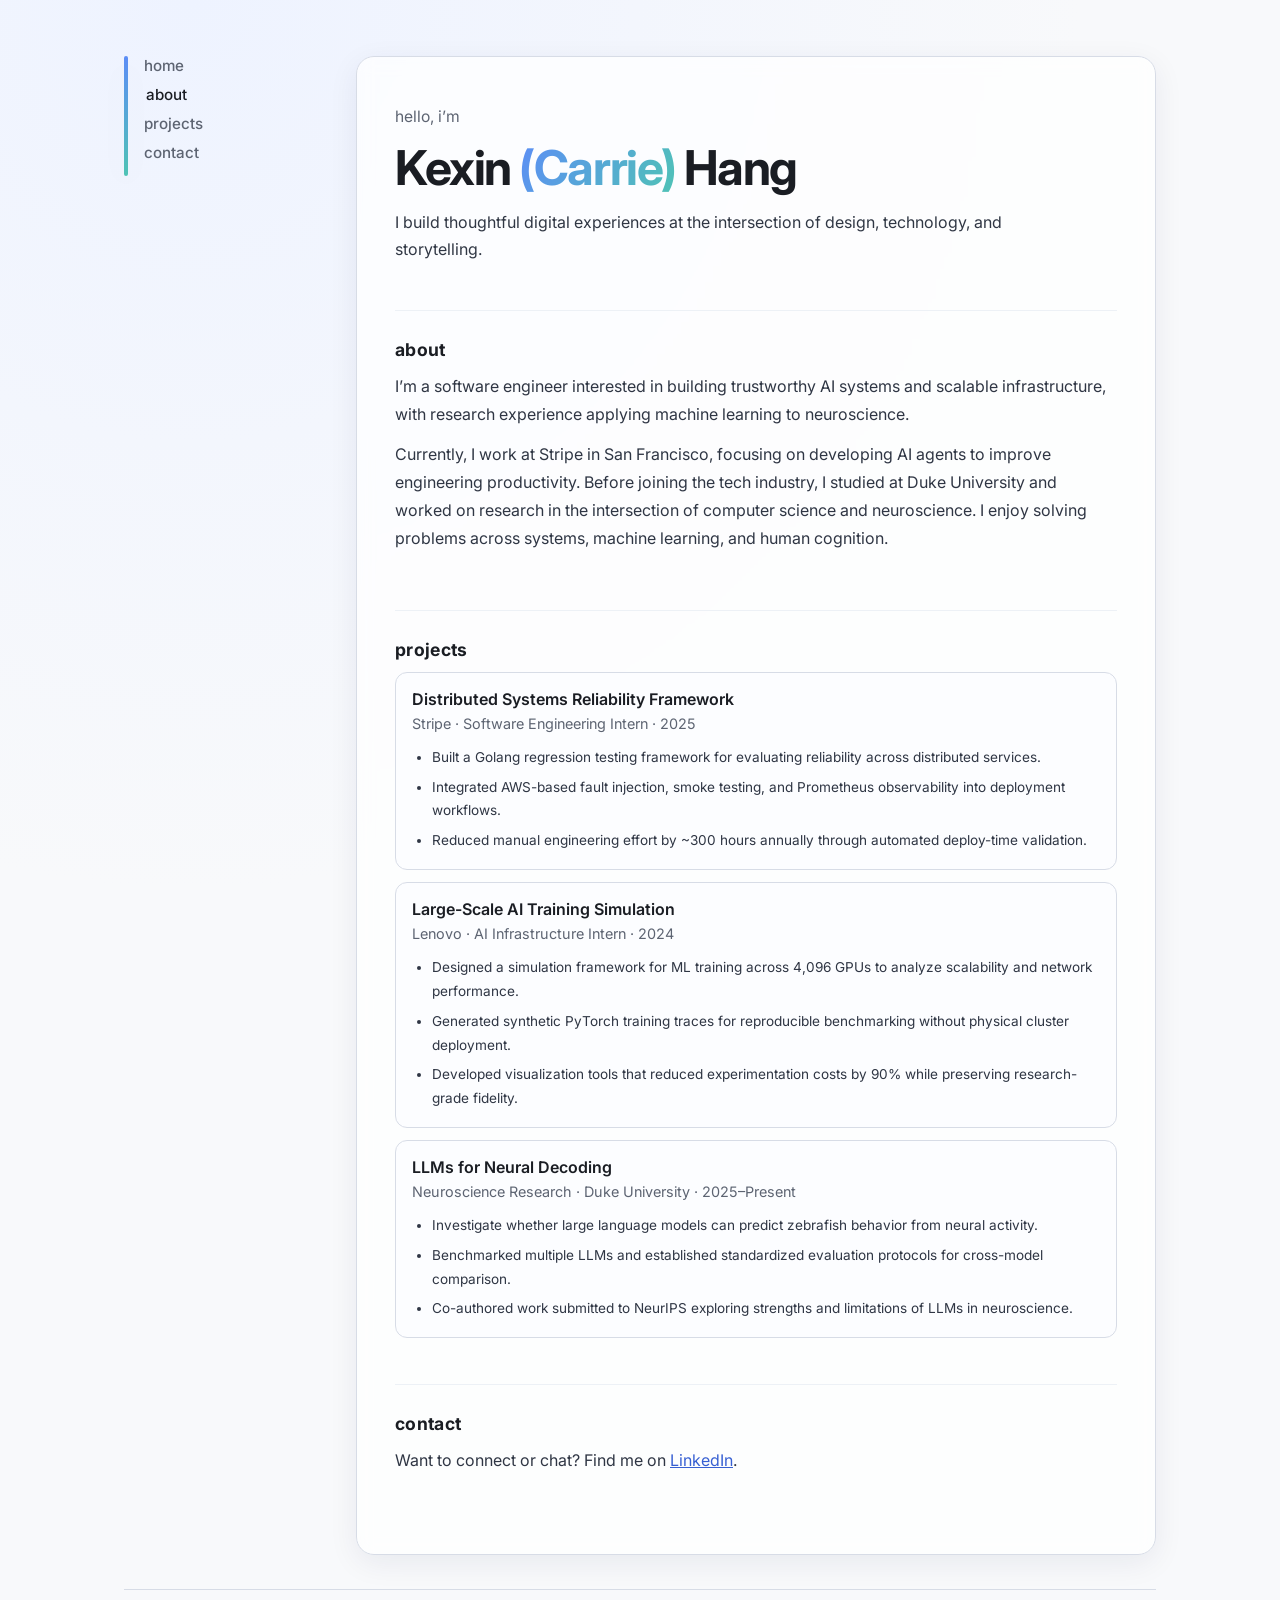
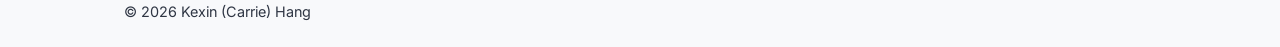
==== main/index.html @ dd17895b "Move src codes to main directory" ====
<!DOCTYPE html>
<html lang="en">
  <head>
    <meta charset="UTF-8" />
    <meta name="viewport" content="width=device-width, initial-scale=1.0" />
    <title>Kexin (Carrie) Hang</title>
    <meta
      name="description"
      content="Personal website for Kexin (Carrie) Hang — product-minded builder, researcher, and creative technologist."
    />
    <link rel="preconnect" href="https://fonts.googleapis.com" />
    <link rel="preconnect" href="https://fonts.gstatic.com" crossorigin />
    <link
      href="https://fonts.googleapis.com/css2?family=Inter:wght@300;400;500;600;700&display=swap"
      rel="stylesheet"
    />
    <link rel="stylesheet" href="styles.css" />
  </head>
  <body>
    <div class="page">
      <aside class="sidebar">
        <div class="nav-wrap">
          <div class="accent-line" aria-hidden="true"></div>
          <nav class="nav" aria-label="Main navigation">
            <a href="#home" class="nav-link active">home</a>
            <a href="#about" class="nav-link">about</a>
            <a href="#projects" class="nav-link">projects</a>
            <a href="#contact" class="nav-link">contact</a>
          </nav>
        </div>
      </aside>

      <main class="content" id="home">
        <section class="hero section">
          <p class="eyebrow">hello, i’m</p>
          <h1>
            Kexin <span class="gradient">(Carrie)</span> Hang
          </h1>
          <p class="lead">
            I build thoughtful digital experiences at the intersection of design,
            technology, and storytelling.
          </p>
        </section>

        <section id="about" class="section">
          <h2>about</h2>
          <p>
            I’m a software engineer interested in building trustworthy AI systems 
            and scalable infrastructure, with research experience applying machine 
            learning to neuroscience.
          </p>
          <p>
            Currently, I work at Stripe in San Francisco, focusing on developing AI agents to improve 
            engineering productivity. Before joining the tech industry, I studied at 
            Duke University and worked on research in the intersection of computer science 
            and neuroscience. I enjoy solving problems across systems, machine learning, 
            and human cognition. 
          </p>
        </section>

        <section id="projects" class="section">
          <h2>projects</h2>
          <div id="project-list" class="project-list" aria-live="polite"></div>
          <template id="project-card-template">
            <article class="project-card">
              <h3 class="project-title"></h3>
              <p class="project-meta"></p>
              <ul class="project-description"></ul>
            </article>
          </template>
        </section>

        <section id="contact" class="section">
          <h2>contact</h2>
          <p>
            Want to connect or chat? Find me on
            <a href="www.linkedin.com/in/kexin-hang-a03457293" target="_blank" rel="noreferrer">LinkedIn</a>.
          </p>
        </section>
      </main>
    </div>

    <footer class="footer">
      <hr />
      <p>© <span id="year"></span> Kexin (Carrie) Hang</p>
    </footer>

    <script src="script.js" defer></script>
  </body>
</html>
---- main/styles.css ----
:root {
  --bg: #f8f9fb;
  --surface: #ffffff;
  --text: #1a1d23;
  --muted: #5d6472;
  --line: #d7dce6;
  --accent-1: #5c8df6;
  --accent-2: #4fc3b5;
  --shadow: 0 8px 30px rgba(20, 30, 70, 0.07);
}

* {
  box-sizing: border-box;
}

html,
body {
  margin: 0;
  padding: 0;
  font-family: "Inter", -apple-system, BlinkMacSystemFont, "Segoe UI", sans-serif;
  background: radial-gradient(circle at 15% 0%, #eef3ff 0%, var(--bg) 45%);
  color: var(--text);
}

body {
  min-height: 100vh;
  display: flex;
  flex-direction: column;
}

.page {
  display: grid;
  grid-template-columns: 220px minmax(0, 1fr);
  max-width: 1080px;
  width: 100%;
  margin: 0 auto;
  padding: 56px 24px 24px;
  gap: 12px;
}

.sidebar {
  position: sticky;
  top: 42px;
  align-self: start;
}

.nav-wrap {
  display: flex;
  gap: 16px;
  align-items: flex-start;
}

.accent-line {
  width: 4px;
  border-radius: 999px;
  height: 120px;
  background: linear-gradient(180deg, var(--accent-1), var(--accent-2));
  box-shadow: var(--shadow);
}

.nav {
  display: flex;
  flex-direction: column;
  gap: 10px;
}

.nav-link {
  text-decoration: none;
  color: var(--muted);
  font-weight: 500;
  font-size: 0.95rem;
  text-transform: lowercase;
  transition: color 200ms ease, transform 200ms ease;
}

.nav-link:hover,
.nav-link.active {
  color: var(--text);
  transform: translateX(2px);
}

.content {
  background: color-mix(in srgb, var(--surface) 75%, transparent);
  border: 1px solid var(--line);
  border-radius: 18px;
  box-shadow: var(--shadow);
  padding: 38px;
  backdrop-filter: blur(8px);
}

.section {
  padding: 8px 0 30px;
}

.section + .section {
  border-top: 1px solid #edf1f6;
  margin-top: 16px;
  padding-top: 28px;
}

.eyebrow {
  margin: 0;
  color: var(--muted);
  font-size: 0.98rem;
}

h1 {
  font-size: clamp(2rem, 4vw, 3rem);
  line-height: 1.1;
  margin: 12px 0 14px;
  letter-spacing: -0.03em;
}

.gradient {
  background: linear-gradient(120deg, var(--accent-1), var(--accent-2));
  -webkit-background-clip: text;
  background-clip: text;
  color: transparent;
}

.lead {
  margin: 0;
  max-width: 62ch;
  color: #303744;
  line-height: 1.7;
}

h2 {
  margin: 0 0 12px;
  font-size: 1.1rem;
  letter-spacing: 0.02em;
  text-transform: lowercase;
}

p {
  margin: 0 0 12px;
  line-height: 1.75;
  color: #2f3644;
}

a {
  color: #3760d2;
}

.project-list {
  display: grid;
  gap: 12px;
}

.project-card {
  border: 1px solid var(--line);
  border-radius: 12px;
  background: #fcfdff;
  padding: 16px;
  transition: transform 180ms ease, box-shadow 180ms ease;
}

.project-card:hover {
  transform: translateY(-2px);
  box-shadow: 0 8px 20px rgba(35, 50, 95, 0.08);
}

.project-title {
  margin: 0;
  font-weight: 600;
  font-size: 1rem;
}

.project-meta {
  margin: 2px 0 0;
  color: var(--muted);
  font-size: 0.9rem;
}

.project-description {
  margin: 10px 0 0;
  padding-left: 1.25rem;
  list-style: disc;
}

.project-description li {
  margin-bottom: 6px;
  font-size: 0.85rem;
  line-height: 1.75;
  color: #2f3644;
}

.project-description li:last-child {
  margin-bottom: 0;
}

.footer {
  max-width: 1080px;
  width: 100%;
  margin: 10px auto 24px;
  padding: 0 24px;
  color: var(--muted);
  font-size: 0.9rem;
}

.footer hr {
  border: 0;
  border-top: 1px solid var(--line);
  margin: 0 0 10px;
}

.footer p {
  margin: 0;
  line-height: 1.6;
}

@media (max-width: 860px) {
  .page {
    grid-template-columns: 1fr;
    padding-top: 24px;
  }

  .sidebar {
    position: static;
  }

  .nav-wrap {
    align-items: center;
  }

  .accent-line {
    width: 100px;
    height: 4px;
  }

  .nav {
    flex-direction: row;
    flex-wrap: wrap;
    gap: 14px;
  }

  .content {
    padding: 24px;
  }
}
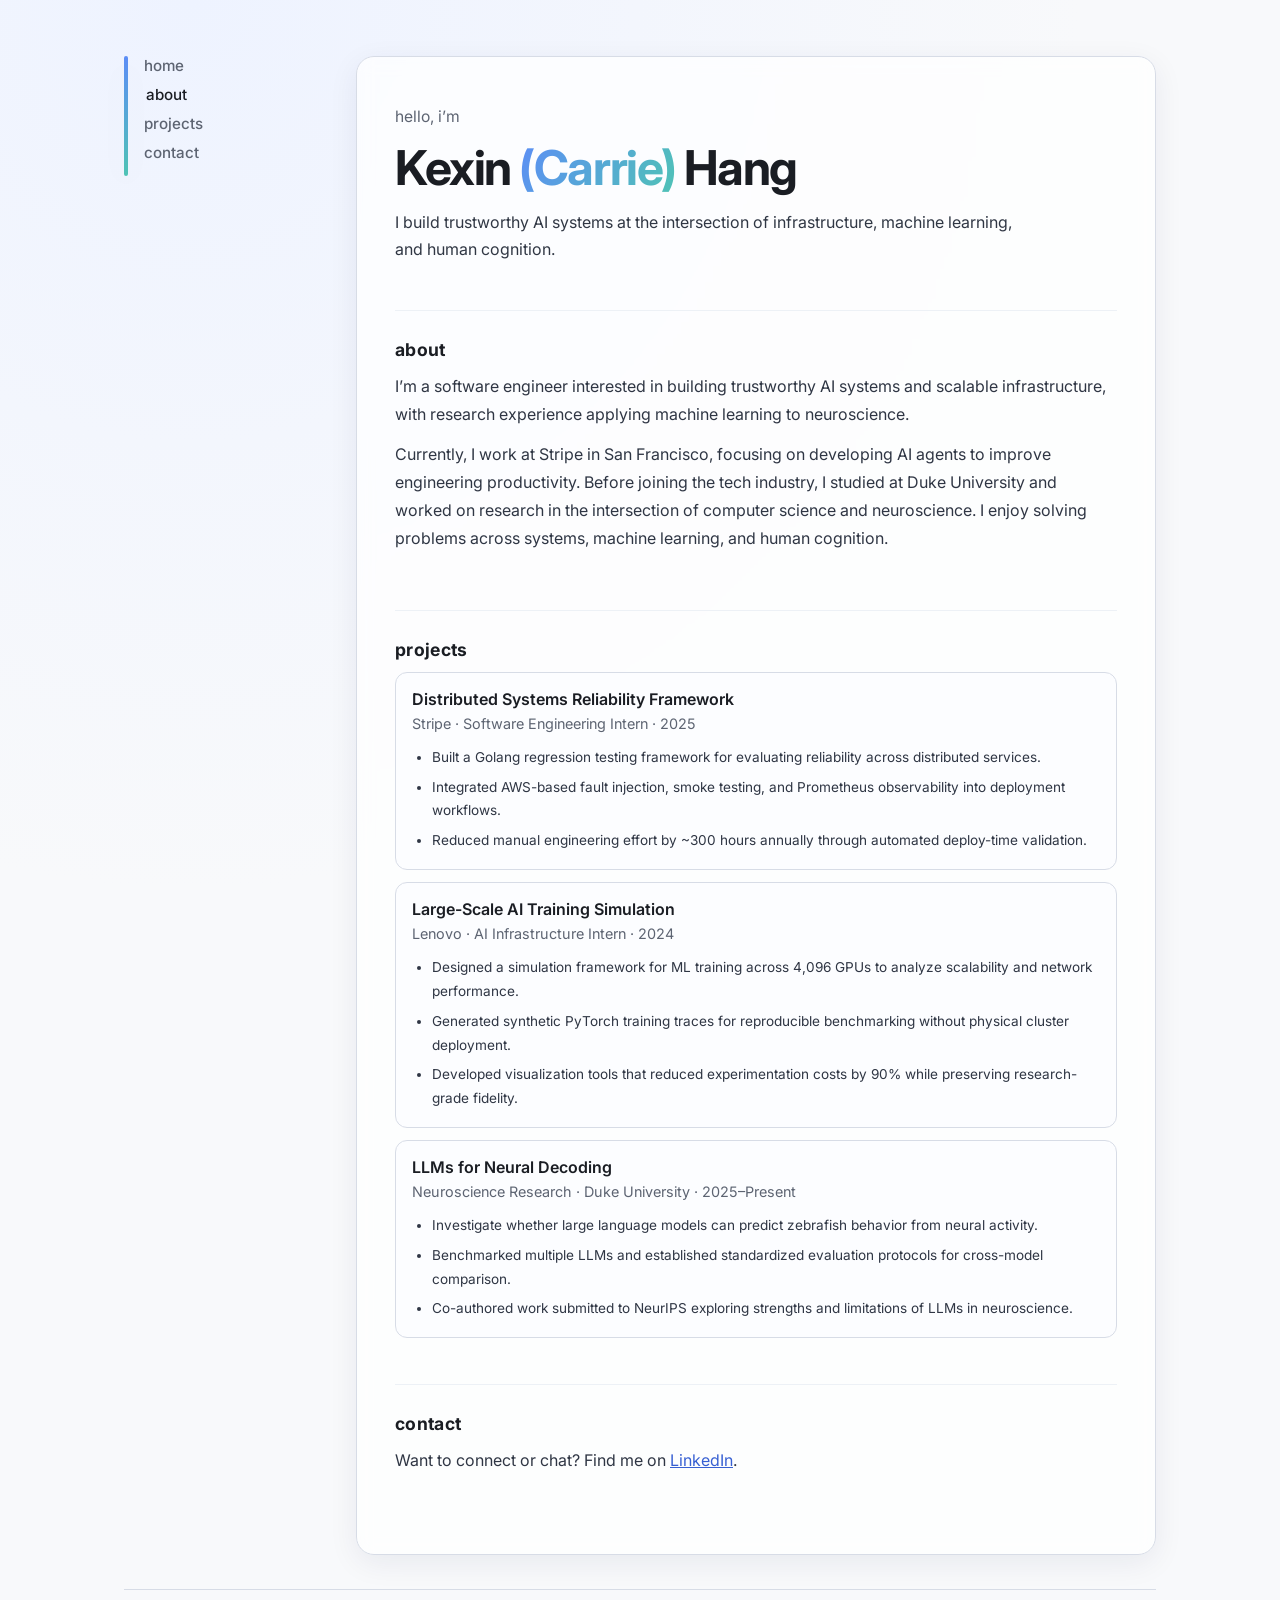
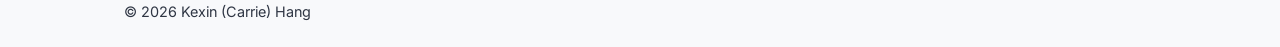
==== commit a32b8980: "Revise self-intro line" ====
--- a/main/index.html
+++ b/main/index.html
@@ -37,8 +37,8 @@
             Kexin <span class="gradient">(Carrie)</span> Hang
           </h1>
           <p class="lead">
-            I build thoughtful digital experiences at the intersection of design,
-            technology, and storytelling.
+            I build trustworthy AI systems at the intersection of infrastructure,
+            machine learning, and human cognition.
           </p>
         </section>
 
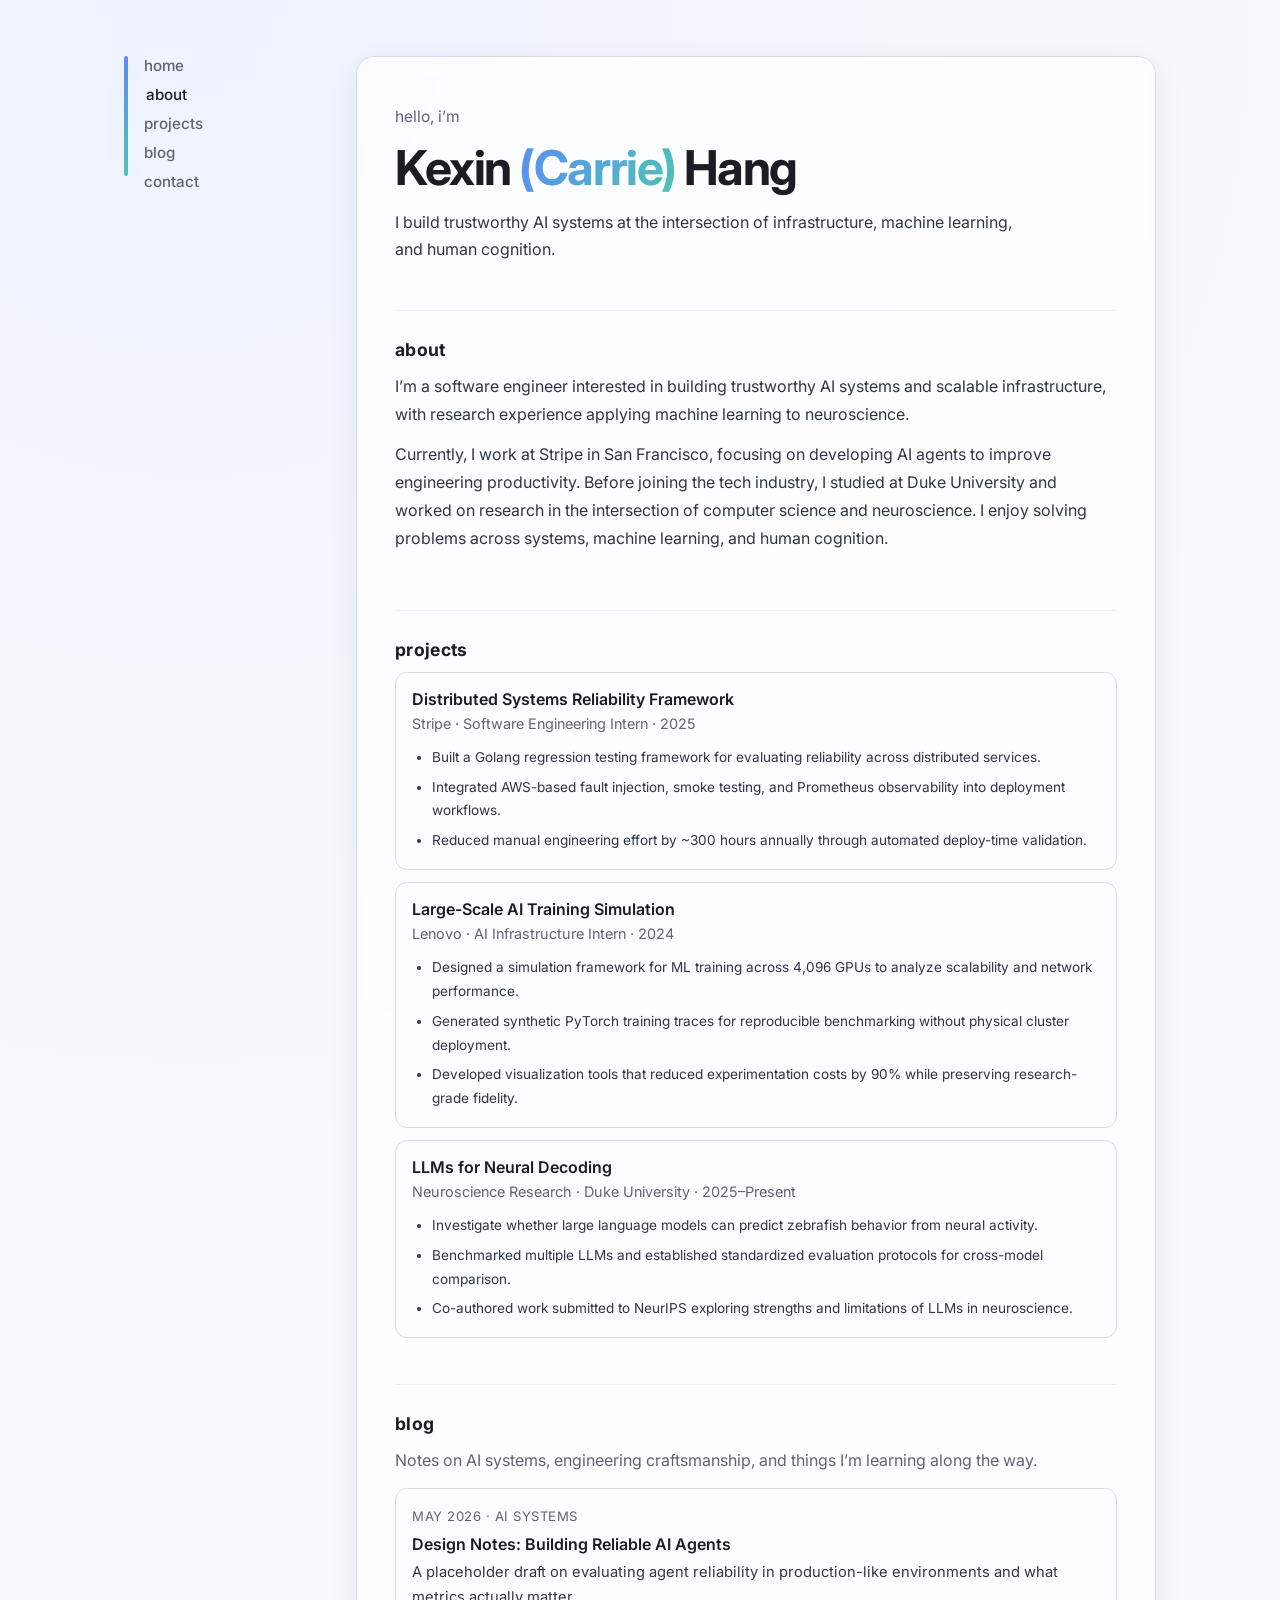
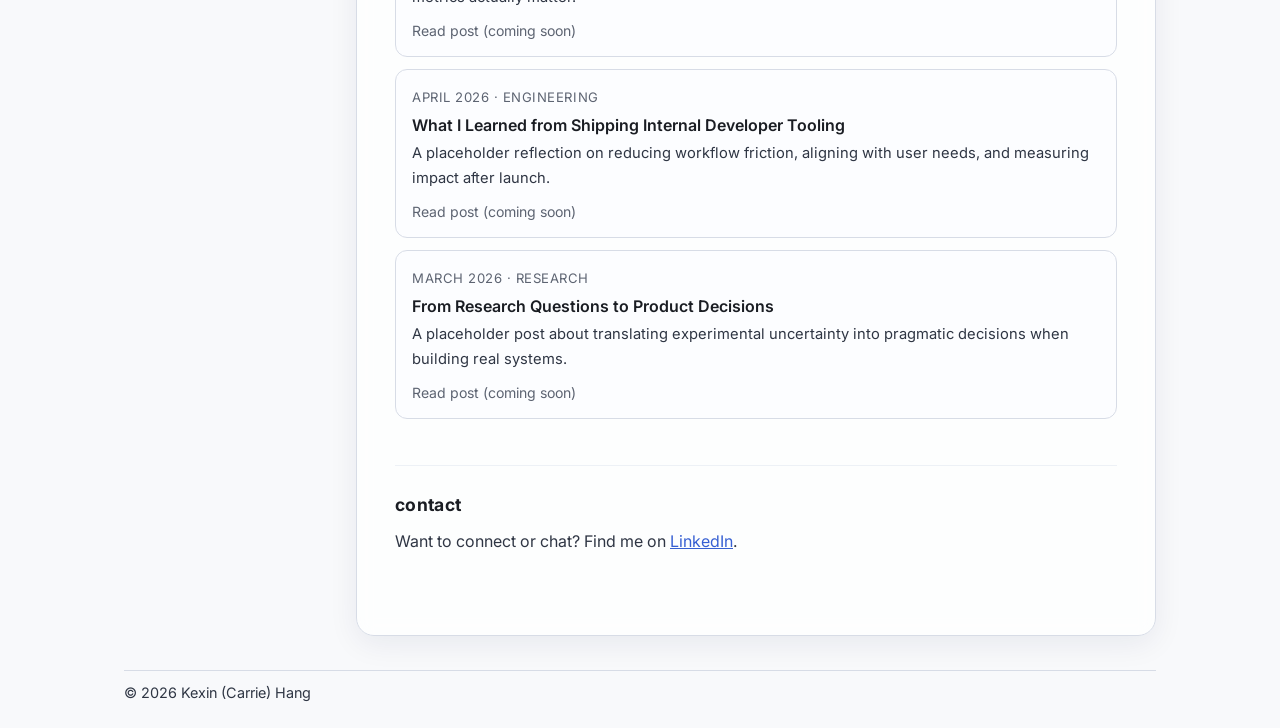
==== commit e062bad8: "Add blog section with placeholder posts" ====
--- a/main/index.html
+++ b/main/index.html
@@ -25,6 +25,7 @@
             <a href="#home" class="nav-link active">home</a>
             <a href="#about" class="nav-link">about</a>
             <a href="#projects" class="nav-link">projects</a>
+            <a href="#blog" class="nav-link">blog</a>
             <a href="#contact" class="nav-link">contact</a>
           </nav>
         </div>
@@ -45,16 +46,16 @@
         <section id="about" class="section">
           <h2>about</h2>
           <p>
-            I’m a software engineer interested in building trustworthy AI systems 
-            and scalable infrastructure, with research experience applying machine 
+            I’m a software engineer interested in building trustworthy AI systems
+            and scalable infrastructure, with research experience applying machine
             learning to neuroscience.
           </p>
           <p>
-            Currently, I work at Stripe in San Francisco, focusing on developing AI agents to improve 
-            engineering productivity. Before joining the tech industry, I studied at 
-            Duke University and worked on research in the intersection of computer science 
-            and neuroscience. I enjoy solving problems across systems, machine learning, 
-            and human cognition. 
+            Currently, I work at Stripe in San Francisco, focusing on developing AI agents to improve
+            engineering productivity. Before joining the tech industry, I studied at
+            Duke University and worked on research in the intersection of computer science
+            and neuroscience. I enjoy solving problems across systems, machine learning,
+            and human cognition.
           </p>
         </section>
 
@@ -66,6 +67,22 @@
               <h3 class="project-title"></h3>
               <p class="project-meta"></p>
               <ul class="project-description"></ul>
+            </article>
+          </template>
+        </section>
+
+        <section id="blog" class="section">
+          <h2>blog</h2>
+          <p class="section-intro">
+            Notes on AI systems, engineering craftsmanship, and things I’m learning along the way.
+          </p>
+          <div id="blog-list" class="blog-list" aria-live="polite"></div>
+          <template id="blog-card-template">
+            <article class="blog-card">
+              <p class="blog-meta"></p>
+              <h3 class="blog-title"></h3>
+              <p class="blog-excerpt"></p>
+              <a class="blog-link" href="#" aria-disabled="true">Read post (coming soon)</a>
             </article>
           </template>
         </section>
--- a/main/styles.css
+++ b/main/styles.css
@@ -189,6 +189,53 @@
   margin-bottom: 0;
 }
 
+.section-intro {
+  color: var(--muted);
+  margin-bottom: 14px;
+}
+
+.blog-list {
+  display: grid;
+  gap: 12px;
+}
+
+.blog-card {
+  border: 1px solid var(--line);
+  border-radius: 12px;
+  background: #fcfdff;
+  padding: 16px;
+}
+
+.blog-meta {
+  margin: 0;
+  color: var(--muted);
+  font-size: 0.82rem;
+  text-transform: uppercase;
+  letter-spacing: 0.04em;
+}
+
+.blog-title {
+  margin: 6px 0;
+  font-weight: 600;
+  font-size: 1rem;
+}
+
+.blog-excerpt {
+  margin: 0 0 10px;
+  font-size: 0.92rem;
+  line-height: 1.7;
+}
+
+.blog-link {
+  font-size: 0.88rem;
+  text-decoration: none;
+  color: #5d6472;
+}
+
+.blog-link:hover {
+  color: #3760d2;
+}
+
 .footer {
   max-width: 1080px;
   width: 100%;
